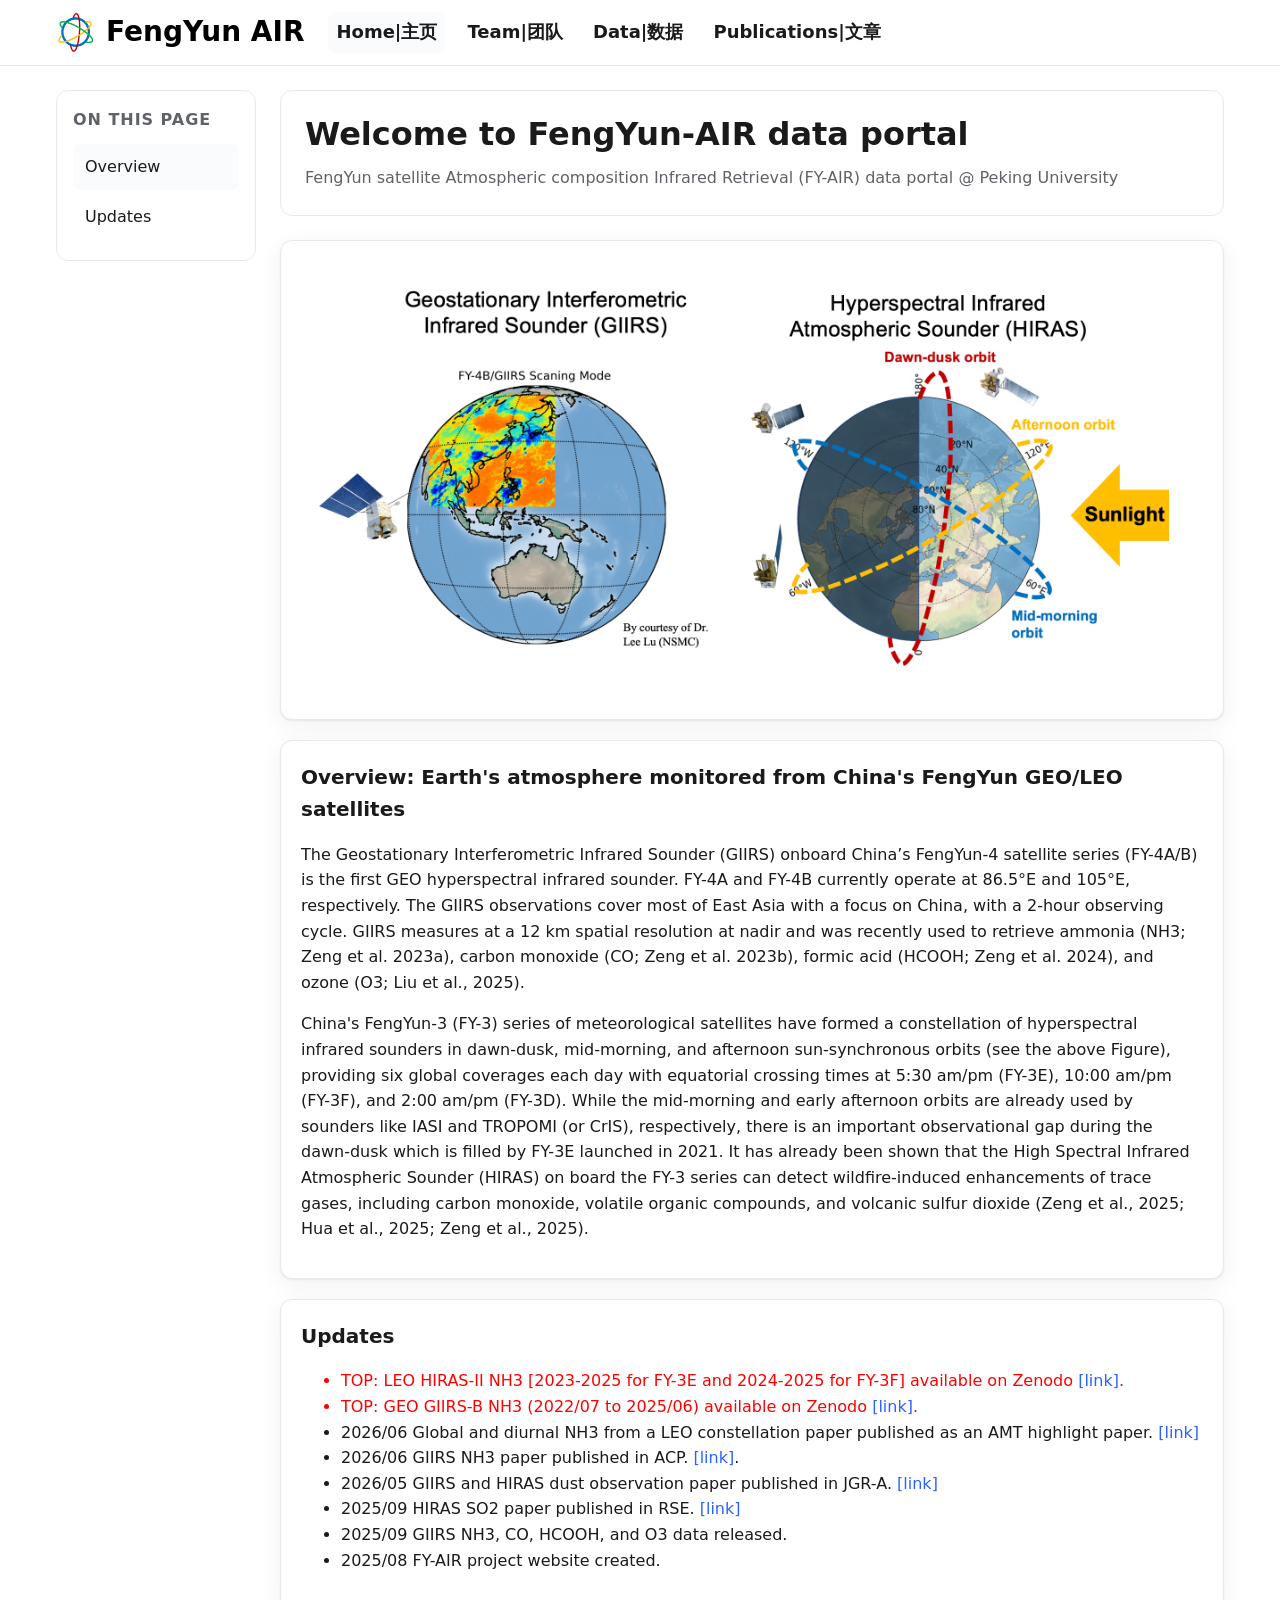
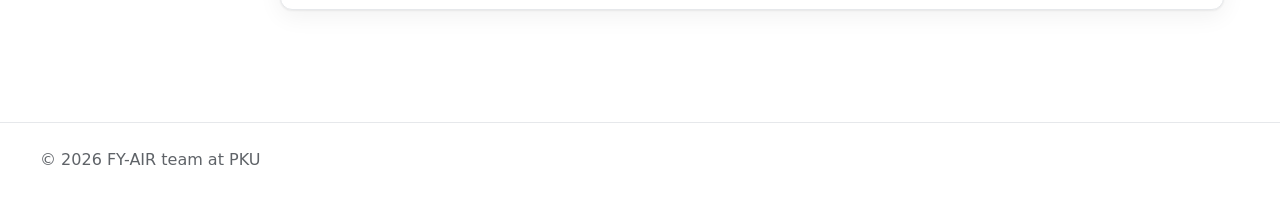
==== index.html @ 68c8fb63 "Update index.html" ====
<!doctype html>
<html lang="en">
<head>
  <meta charset="utf-8" />
  <meta name="viewport" content="width=device-width, initial-scale=1" />
  <title>FY-AIR</title>
  <meta name="description" content="FengYun satellite atmospheric composition" />
  <style>
    :root {
      --bg: #ffffff;
      --text: #1a1a1a;
      --muted: #5f6368;
      --border: #e6e8eb;
      --primary: #2962ff;
      --primary-ink: #1030a6;
      --nav-bg: #ffffff;
      --nav-blur: rgba(255,255,255,0.8);
      --code-bg: #f6f8fa;
      --card-bg: #fafbfc;
      --shadow: 0 1px 2px rgba(0,0,0,.06), 0 6px 24px rgba(0,0,0,.06);
      --radius: 12px;
      --sw: 1px;
      --content-max: 1200px;
      --sidebar-w: 200px;
    }

    *, *::before, *::after { box-sizing: border-box; }
    html, body { height: 100%; }
    body {
      margin: 0;
      font: 16px/1.6 system-ui, -apple-system, Segoe UI, Roboto, Ubuntu, Cantarell, Noto Sans, "Helvetica Neue", Arial;
      color: var(--text);
      background: var(--bg);
      -webkit-font-smoothing: antialiased;
      -moz-osx-font-smoothing: grayscale;
    }
    img { max-width: 100%; display: block; }
    a { color: var(--primary); text-decoration: none; }
    a:hover { text-decoration: underline; }
    code, pre { font-family: ui-monospace, SFMono-Regular, Menlo, Monaco, Consolas, "Liberation Mono", "Courier New", monospace; }

    .nav {
      position: sticky; top: 0; z-index: 50;
      backdrop-filter: saturate(1.2) blur(6px);
      background: var(--nav-blur);
      border-bottom: var(--sw) solid var(--border);
    }
    .nav .wrap {
      max-width: var(--content-max);
      margin: 0 auto;
      padding: 10px 16px;
      display: flex; align-items: center; gap: 16px;
    }
    .brand { display:flex; align-items:center; gap:10px; font-weight:700; font-size: 22px; }
    .brand .logo {
      position: relative;
      width: 28px;
      height: 28px;
    }
    .brand .logo span,
    .brand .logo::before,
    .brand .logo::after {
      content: '';
      position: absolute;
      border-radius: 50%;
      top: 50%;
      left: 50%;
      transform: translate(-50%, -50%);
      background: transparent;
      border: 2px solid;
    }
    .brand .logo span {
      width: 8px;
      height: 8px;
      border-color: blue;
      z-index: 3;
    }
    .brand .logo::before {
      width: 16px;
      height: 16px;
      border-color: green;
      z-index: 2;
    }
    .brand .logo::after {
      width: 24px;
      height: 24px;
      border-color: red;
      z-index: 1;
    }
    .brand-title {
      font-size: 28px;   /* larger than before (22px) */
      font-weight: 700;
      color: #000000;    /* pure black */
    }
    .navlinks { display:flex; gap:14px; margin-left: 8px; }
    .navlinks a { color: var(--text); padding:6px 8px; border-radius:8px; font-size: 18px; font-weight:600; }
    .navlinks a[aria-current="page"], .navlinks a:hover { background: var(--card-bg); text-decoration:none; }

    .spacer { flex: 1; }
    .menu-btn { display:none; margin-left:4px; border: var(--sw) solid var(--border); background:#fff; border-radius:8px; padding:8px 10px; }

    .layout {
      max-width: var(--content-max);
      margin: 0 auto; padding: 24px 16px 64px;
      display: grid; grid-template-columns: var(--sidebar-w) 1fr;
      gap: 24px;
    }

    .sidebar {
      position: sticky; top: 64px; align-self: start; border: var(--sw) solid var(--border); border-radius: var(--radius); padding: 16px; background: #fff;
      height: max-content;
    }
    .sidebar h3 { margin: 0 0 12px; font-size: 16px; font-weight: 700; text-transform: uppercase; letter-spacing: .06em; color: var(--muted); }
    .snav { list-style: none; padding: 0; margin: 0; }
    .snav li { margin: 4px 0; }
    .snav a { display: block; padding: 10px 12px; border-radius: 8px; color: var(--text); font-size: 16px; font-weight: 500; }
    .snav a.active, .snav a:hover { background: var(--card-bg); text-decoration: none; }

    .content { min-width: 0; }
    .hero {
      border: var(--sw) solid var(--border); border-radius: var(--radius); padding: 24px; background: #fff;
      display: grid; gap: 12px;
    }
    .hero h1 { font-size: 32px; line-height: 1.2; margin: 0; }
    .hero p { margin: 0; color: var(--muted); }
    .hero .cta { display: flex; flex-wrap: wrap; gap: 10px; margin-top: 6px; }
    .btn {
      display:inline-flex; align-items:center; gap:8px; padding:10px 14px; border-radius: 10px; border: var(--sw) solid var(--border); background:#fff;
      font-weight:600; text-decoration:none;
      box-shadow: var(--shadow);
    }
    .btn.primary { background: var(--primary); color:#fff; border-color: transparent; }
    .btn.primary:hover { filter: saturate(1.1) brightness(.98); }

    .three-boxes {
      margin-top: 24px;
      display: flex;
      flex-direction: column;
      gap: 20px;
    }
    .box {
      border: var(--sw) solid var(--border);
      border-radius: var(--radius);
      background: #fff;
      padding: 20px;
      box-shadow: var(--shadow);
    }
    .box h2 {
      margin-top: 0;
      font-size: 20px;
    }

    footer { border-top: var(--sw) solid var(--border); margin-top: 48px; padding: 24px 16px; color: var(--muted); }
    .footwrap { max-width: var(--content-max); margin: 0 auto; display: grid; gap: 12px; }

    @media (max-width: 1100px) {
      .layout { grid-template-columns: 1fr; }
      .sidebar { position: static; }
      .menu-btn { display:inline-flex; }
      .sidebar { display: none; }
      .sidebar.open { display: block; }
    }
  </style>
</head>
<body>
  <nav class="nav" aria-label="Main">
    <div class="wrap">
      <button class="menu-btn" aria-expanded="false" aria-controls="sidebar" id="menuToggle">☰ Menu</button>
      <a class="brand" href="#">
        <img src="img/logo.png" alt="FY-AIR logo" class="logo" style="width:40px;height:auto;" />
        <span class="brand-title">FengYun AIR</span>
      </a>
      <div class="navlinks" role="navigation" aria-label="Primary">
        <a href="index.html" aria-current="page">Home|主页</a>
        <a href="team.html">Team|团队</a>
        <a href="data.html">Data|数据</a>
        <a href="publications.html">Publications|文章</a>
      </div>
      <div class="spacer"></div>
    </div>
  </nav>

  <main class="layout">
    <aside class="sidebar" id="sidebar">
      <h3>On this page</h3>
      <ul class="snav">
        <li><a class="active" href="#">Overview</a></li>
        <li><a href="#updates">Updates</a></li>
      </ul>
    </aside>

    <section class="content">
      <div class="hero">
        <h1>Welcome to FengYun-AIR data portal</h1>
        <p>FengYun satellite Atmospheric composition Infrared Retrieval (FY-AIR) data portal @ Peking University</p>
      </div>

      <div class="three-boxes">
        <div class="box">
          <!-- <h2>Image</h2> -->
          <img src="img/GIIRS_HIRAS.png" alt="FengYun Hyperspctral Infrared Sounders" />
        </div>
        <div class="box" id="Overview">
          <!-- <h2>Introduction</h2> -->
          <h2>Overview: Earth's atmosphere monitored from China's FengYun GEO/LEO satellites</h2>
          <p>The Geostationary Interferometric Infrared Sounder (GIIRS) onboard China’s FengYun-4 satellite series (FY-4A/B) is the first GEO hyperspectral infrared sounder. FY-4A and FY-4B currently operate at 86.5°E and 105°E, respectively. The GIIRS observations cover most of East Asia with a focus on China, with a 2-hour observing cycle. GIIRS measures at a 12 km spatial resolution at nadir and was recently used to retrieve ammonia (NH3; Zeng et al. 2023a), carbon monoxide (CO; Zeng et al. 2023b), formic acid (HCOOH; Zeng et al. 2024), and ozone (O3; Liu et al., 2025).</p>
          <p>China's FengYun-3 (FY-3) series of meteorological satellites have formed a constellation of hyperspectral infrared sounders in dawn-dusk, mid-morning, and afternoon sun-synchronous orbits (see the above Figure), providing six global coverages each day with equatorial crossing times at 5:30 am/pm (FY-3E), 10:00 am/pm (FY-3F), and 2:00 am/pm (FY-3D). While the mid-morning and early afternoon orbits are already used by sounders like IASI and TROPOMI (or CrIS), respectively, there is an important observational gap during the dawn-dusk which is filled by FY-3E launched in 2021. It has already been shown that the High Spectral Infrared Atmospheric Sounder (HIRAS) on board the FY-3 series can detect wildfire-induced enhancements of trace gases, including carbon monoxide, volatile organic compounds, and volcanic sulfur dioxide (Zeng et al., 2025; Hua et al., 2025; Zeng et al., 2025).</p>
        </div>
        <div class="box" id="updates">
          <h2>Updates</h2>
          <ul>
            <li style="color:red;">TOP: LEO HIRAS-II NH3 [2023-2025 for FY-3E and 2024-2025 for FY-3F] available on Zenodo <a href="https://fengyunair.github.io/data.html#hirasnh3">[link]</a>.</li>
            <li style="color:red;">TOP: GEO GIIRS-B NH3 (2022/07 to 2025/06) available on Zenodo <a href="https://fengyunair.github.io/data.html#giirsnh3">[link]</a>.</li>
            <li>2026/06 Global and diurnal NH3 from a LEO constellation paper published as an AMT highlight paper. <a href="https://doi.org/10.5194/amt-19-4013-2026">[link]</a></li>
            <li>2026/06 GIIRS NH3 paper published in ACP. <a href="https://doi.org/10.5194/acp-26-7803-2026">[link]</a>.</li>
            <li>2026/05 GIIRS and HIRAS dust observation paper published in JGR-A. <a href="https://doi.org/10.1029/2025JD045990">[link]</a></li>
            <li>2025/09 HIRAS SO2 paper published in RSE. <a href="https://www.sciencedirect.com/science/article/abs/pii/S0034425725004614">[link]</a></li>
            <li>2025/09 GIIRS NH3, CO, HCOOH, and O3 data released.</li>
            <li>2025/08 FY-AIR project website created.</li>
          </ul>
        </div>
      </div>

<!--       <article class="doc" id="team">
        <h1>Team</h1>
        <p>Introduce your project team members here.</p>
      </article>

      <article class="doc" id="data">
        <h1>Data</h1>
        <p>Describe your datasets, sources, and data access instructions.</p>
      </article>

      <article class="doc" id="publications">
        <h1>Publications</h1>
        <p>List your related publications and research outputs here.</p>
      </article> -->
    </section>
  </main>

  <footer>
    <div class="footwrap">
      <div>© <span id="year"></span> FY-AIR team at PKU </div>
    </div>
  </footer>

  <script>
    const y = document.getElementById('year'); if (y) y.textContent = new Date().getFullYear();
    const btn = document.getElementById('menuToggle');
    const sidebar = document.getElementById('sidebar');
    if (btn && sidebar) {
      btn.addEventListener('click', () => {
        const open = sidebar.classList.toggle('open');
        btn.setAttribute('aria-expanded', open ? 'true' : 'false');
      });
    }
  </script>
</body>
</html>
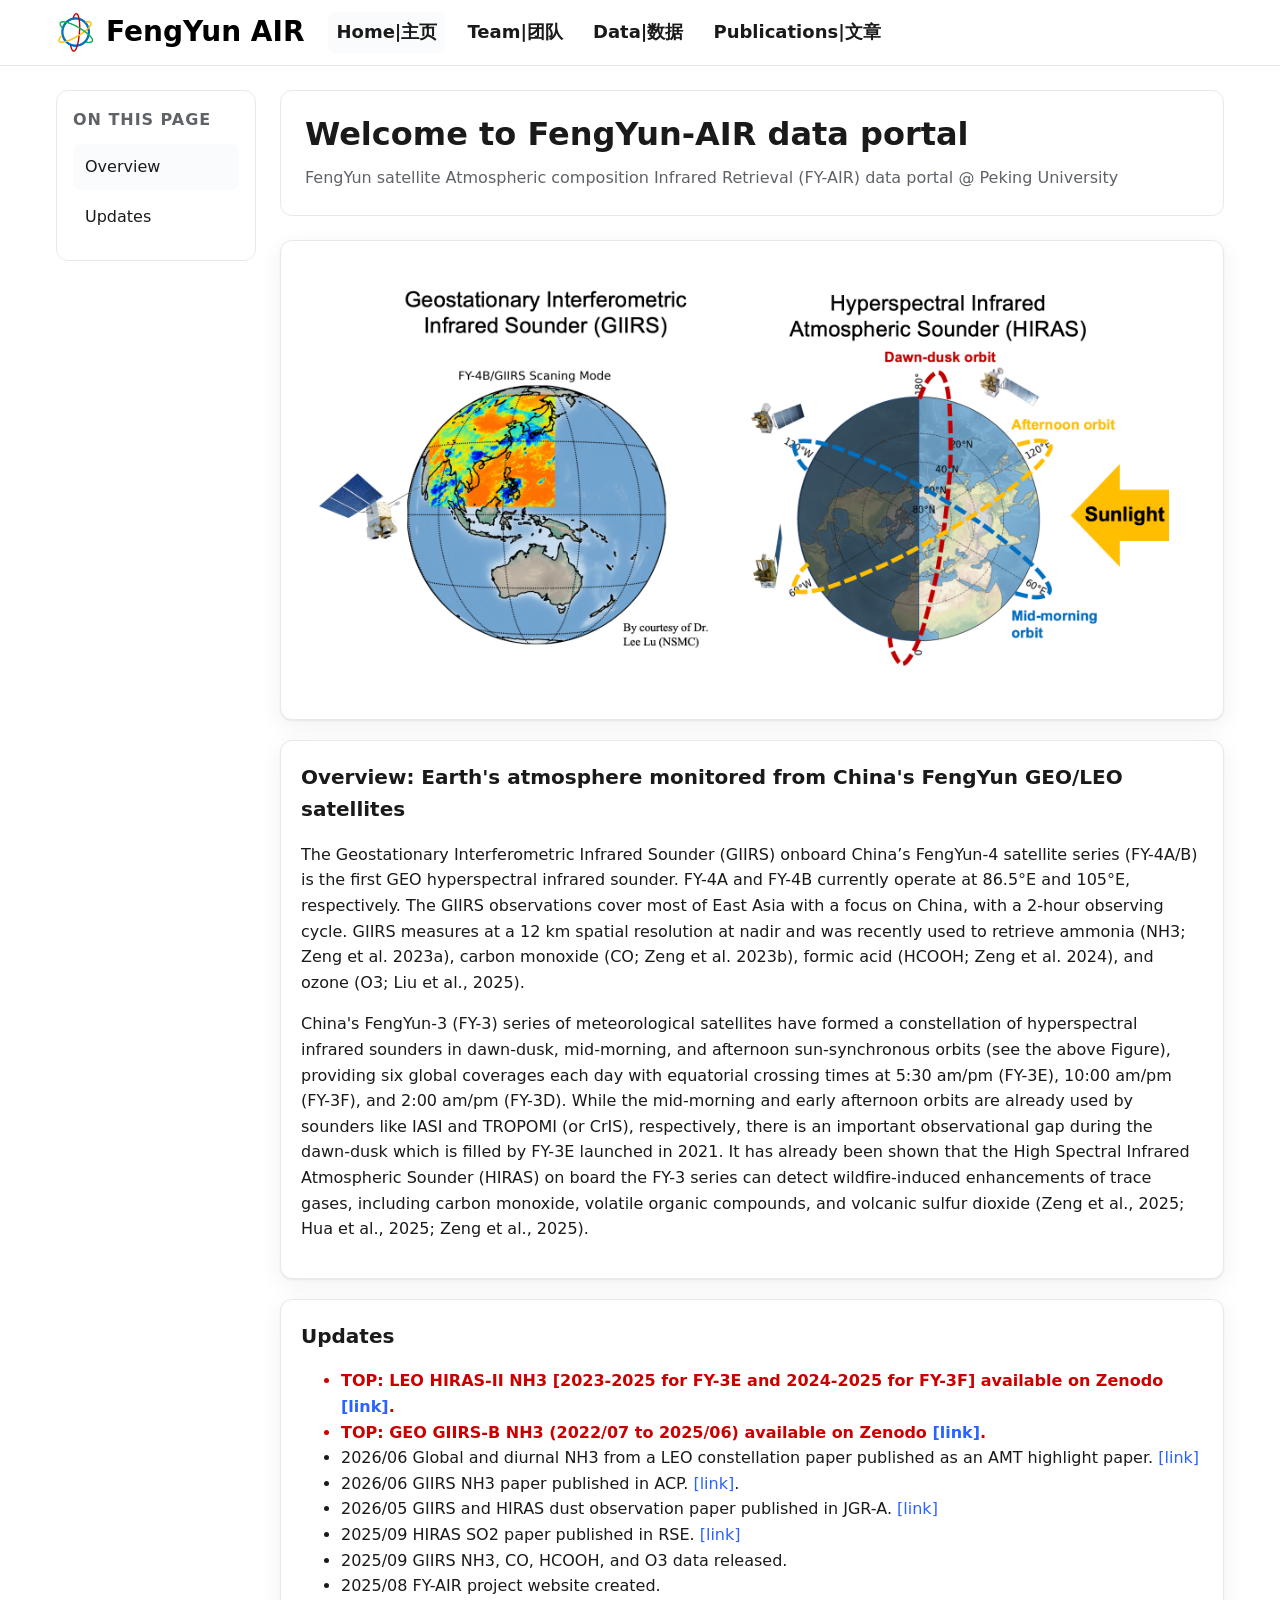
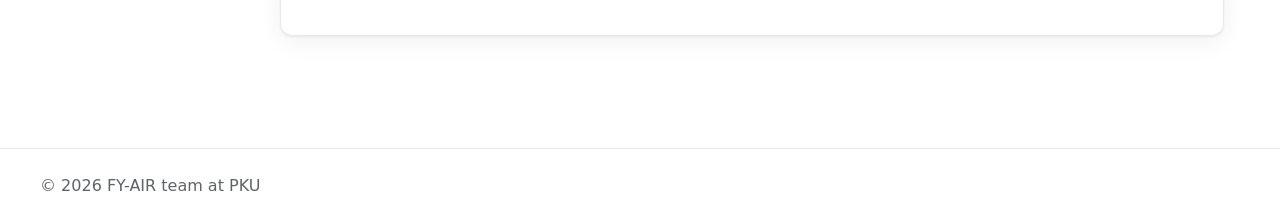
==== commit 0893bba7: "Update index.html" ====
--- a/index.html
+++ b/index.html
@@ -209,8 +209,8 @@
         <div class="box" id="updates">
           <h2>Updates</h2>
           <ul>
-            <li style="color:red;">TOP: LEO HIRAS-II NH3 [2023-2025 for FY-3E and 2024-2025 for FY-3F] available on Zenodo <a href="https://fengyunair.github.io/data.html#hirasnh3">[link]</a>.</li>
-            <li style="color:red;">TOP: GEO GIIRS-B NH3 (2022/07 to 2025/06) available on Zenodo <a href="https://fengyunair.github.io/data.html#giirsnh3">[link]</a>.</li>
+            <li style="color:#c00; font-weight:bold;">TOP: LEO HIRAS-II NH3 [2023-2025 for FY-3E and 2024-2025 for FY-3F] available on Zenodo <a href="https://fengyunair.github.io/data.html#hirasnh3">[link]</a>.</li>
+            <li style="color:#c00; font-weight:bold;">TOP: GEO GIIRS-B NH3 (2022/07 to 2025/06) available on Zenodo <a href="https://fengyunair.github.io/data.html#giirsnh3">[link]</a>.</li>
             <li>2026/06 Global and diurnal NH3 from a LEO constellation paper published as an AMT highlight paper. <a href="https://doi.org/10.5194/amt-19-4013-2026">[link]</a></li>
             <li>2026/06 GIIRS NH3 paper published in ACP. <a href="https://doi.org/10.5194/acp-26-7803-2026">[link]</a>.</li>
             <li>2026/05 GIIRS and HIRAS dust observation paper published in JGR-A. <a href="https://doi.org/10.1029/2025JD045990">[link]</a></li>
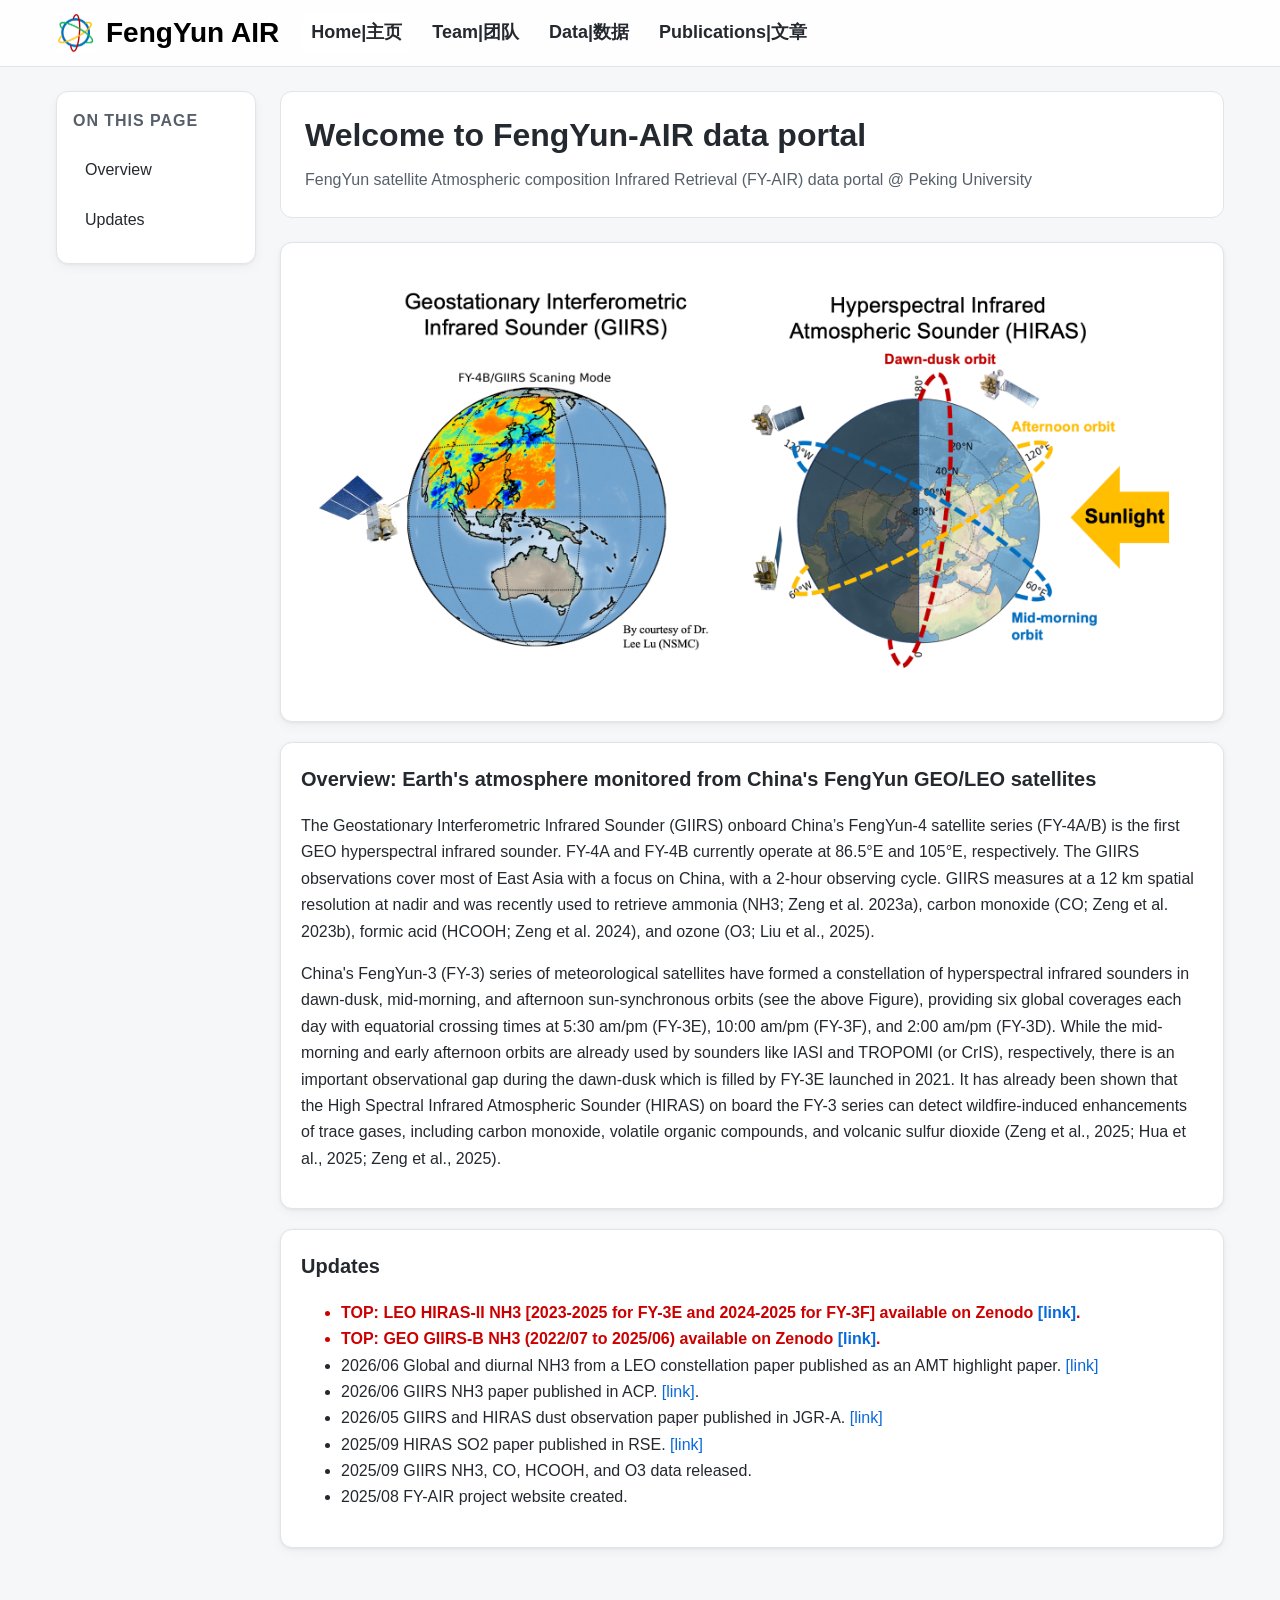
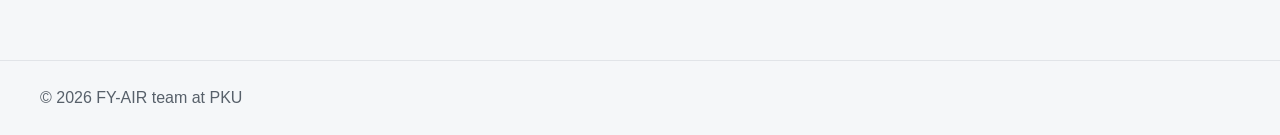
==== commit 45cd0cd0: "Update index.html" ====
--- a/index.html
+++ b/index.html
@@ -5,30 +5,29 @@
   <meta name="viewport" content="width=device-width, initial-scale=1" />
   <title>FY-AIR</title>
   <meta name="description" content="FengYun satellite atmospheric composition" />
-  <style>
+    <style>
     :root {
-      --bg: #ffffff;
-      --text: #1a1a1a;
-      --muted: #5f6368;
-      --border: #e6e8eb;
-      --primary: #2962ff;
-      --primary-ink: #1030a6;
+      --bg: #f5f7f9;
+      --text: #24292f;
+      --muted: #57606a;
+      --border: #e1e4e8;
+      --primary: #0969da;
+      --primary-ink: #0550ae;
       --nav-bg: #ffffff;
-      --nav-blur: rgba(255,255,255,0.8);
+      --nav-blur: rgba(255,255,255,0.85);
       --code-bg: #f6f8fa;
-      --card-bg: #fafbfc;
-      --shadow: 0 1px 2px rgba(0,0,0,.06), 0 6px 24px rgba(0,0,0,.06);
+      --card-bg: #ffffff;
+      --shadow: 0 1px 3px rgba(0,0,0,0.06), 0 4px 12px rgba(0,0,0,0.04);
       --radius: 12px;
       --sw: 1px;
       --content-max: 1200px;
       --sidebar-w: 200px;
     }
-
     *, *::before, *::after { box-sizing: border-box; }
     html, body { height: 100%; }
     body {
       margin: 0;
-      font: 16px/1.6 system-ui, -apple-system, Segoe UI, Roboto, Ubuntu, Cantarell, Noto Sans, "Helvetica Neue", Arial;
+      font: 16px/1.65 -apple-system, BlinkMacSystemFont, "Segoe UI", Roboto, Inter, Helvetica, Arial, sans-serif;
       color: var(--text);
       background: var(--bg);
       -webkit-font-smoothing: antialiased;
@@ -38,7 +37,6 @@
     a { color: var(--primary); text-decoration: none; }
     a:hover { text-decoration: underline; }
     code, pre { font-family: ui-monospace, SFMono-Regular, Menlo, Monaco, Consolas, "Liberation Mono", "Courier New", monospace; }
-
     .nav {
       position: sticky; top: 0; z-index: 50;
       backdrop-filter: saturate(1.2) blur(6px);
@@ -88,38 +86,40 @@
       z-index: 1;
     }
     .brand-title {
-      font-size: 28px;   /* larger than before (22px) */
+      font-size: 28px;
       font-weight: 700;
-      color: #000000;    /* pure black */
+      color: #000000;
     }
     .navlinks { display:flex; gap:14px; margin-left: 8px; }
     .navlinks a { color: var(--text); padding:6px 8px; border-radius:8px; font-size: 18px; font-weight:600; }
     .navlinks a[aria-current="page"], .navlinks a:hover { background: var(--card-bg); text-decoration:none; }
-
     .spacer { flex: 1; }
     .menu-btn { display:none; margin-left:4px; border: var(--sw) solid var(--border); background:#fff; border-radius:8px; padding:8px 10px; }
-
     .layout {
       max-width: var(--content-max);
       margin: 0 auto; padding: 24px 16px 64px;
       display: grid; grid-template-columns: var(--sidebar-w) 1fr;
       gap: 24px;
     }
-
     .sidebar {
       position: sticky; top: 64px; align-self: start; border: var(--sw) solid var(--border); border-radius: var(--radius); padding: 16px; background: #fff;
       height: max-content;
+      box-shadow: var(--shadow);
     }
     .sidebar h3 { margin: 0 0 12px; font-size: 16px; font-weight: 700; text-transform: uppercase; letter-spacing: .06em; color: var(--muted); }
     .snav { list-style: none; padding: 0; margin: 0; }
     .snav li { margin: 4px 0; }
     .snav a { display: block; padding: 10px 12px; border-radius: 8px; color: var(--text); font-size: 16px; font-weight: 500; }
     .snav a.active, .snav a:hover { background: var(--card-bg); text-decoration: none; }
-
     .content { min-width: 0; }
     .hero {
       border: var(--sw) solid var(--border); border-radius: var(--radius); padding: 24px; background: #fff;
       display: grid; gap: 12px;
+      transition: transform 0.2s ease, box-shadow 0.2s ease;
+    }
+    .hero:hover {
+      transform: translateY(-2px);
+      box-shadow: 0 2px 6px rgba(0,0,0,0.08),0 8px 16px rgba(0,0,0,0.06);
     }
     .hero h1 { font-size: 32px; line-height: 1.2; margin: 0; }
     .hero p { margin: 0; color: var(--muted); }
@@ -131,7 +131,6 @@
     }
     .btn.primary { background: var(--primary); color:#fff; border-color: transparent; }
     .btn.primary:hover { filter: saturate(1.1) brightness(.98); }
-
     .three-boxes {
       margin-top: 24px;
       display: flex;
@@ -144,15 +143,18 @@
       background: #fff;
       padding: 20px;
       box-shadow: var(--shadow);
+      transition: transform 0.2s ease, box-shadow 0.2s ease;
+    }
+    .box:hover {
+      transform: translateY(-2px);
+      box-shadow: 0 2px 6px rgba(0,0,0,0.08),0 8px 16px rgba(0,0,0,0.06);
     }
     .box h2 {
       margin-top: 0;
       font-size: 20px;
     }
-
     footer { border-top: var(--sw) solid var(--border); margin-top: 48px; padding: 24px 16px; color: var(--muted); }
     .footwrap { max-width: var(--content-max); margin: 0 auto; display: grid; gap: 12px; }
-
     @media (max-width: 1100px) {
       .layout { grid-template-columns: 1fr; }
       .sidebar { position: static; }
@@ -160,7 +162,8 @@
       .sidebar { display: none; }
       .sidebar.open { display: block; }
     }
-  </style>
+    </style>
+
 </head>
 <body>
   <nav class="nav" aria-label="Main">
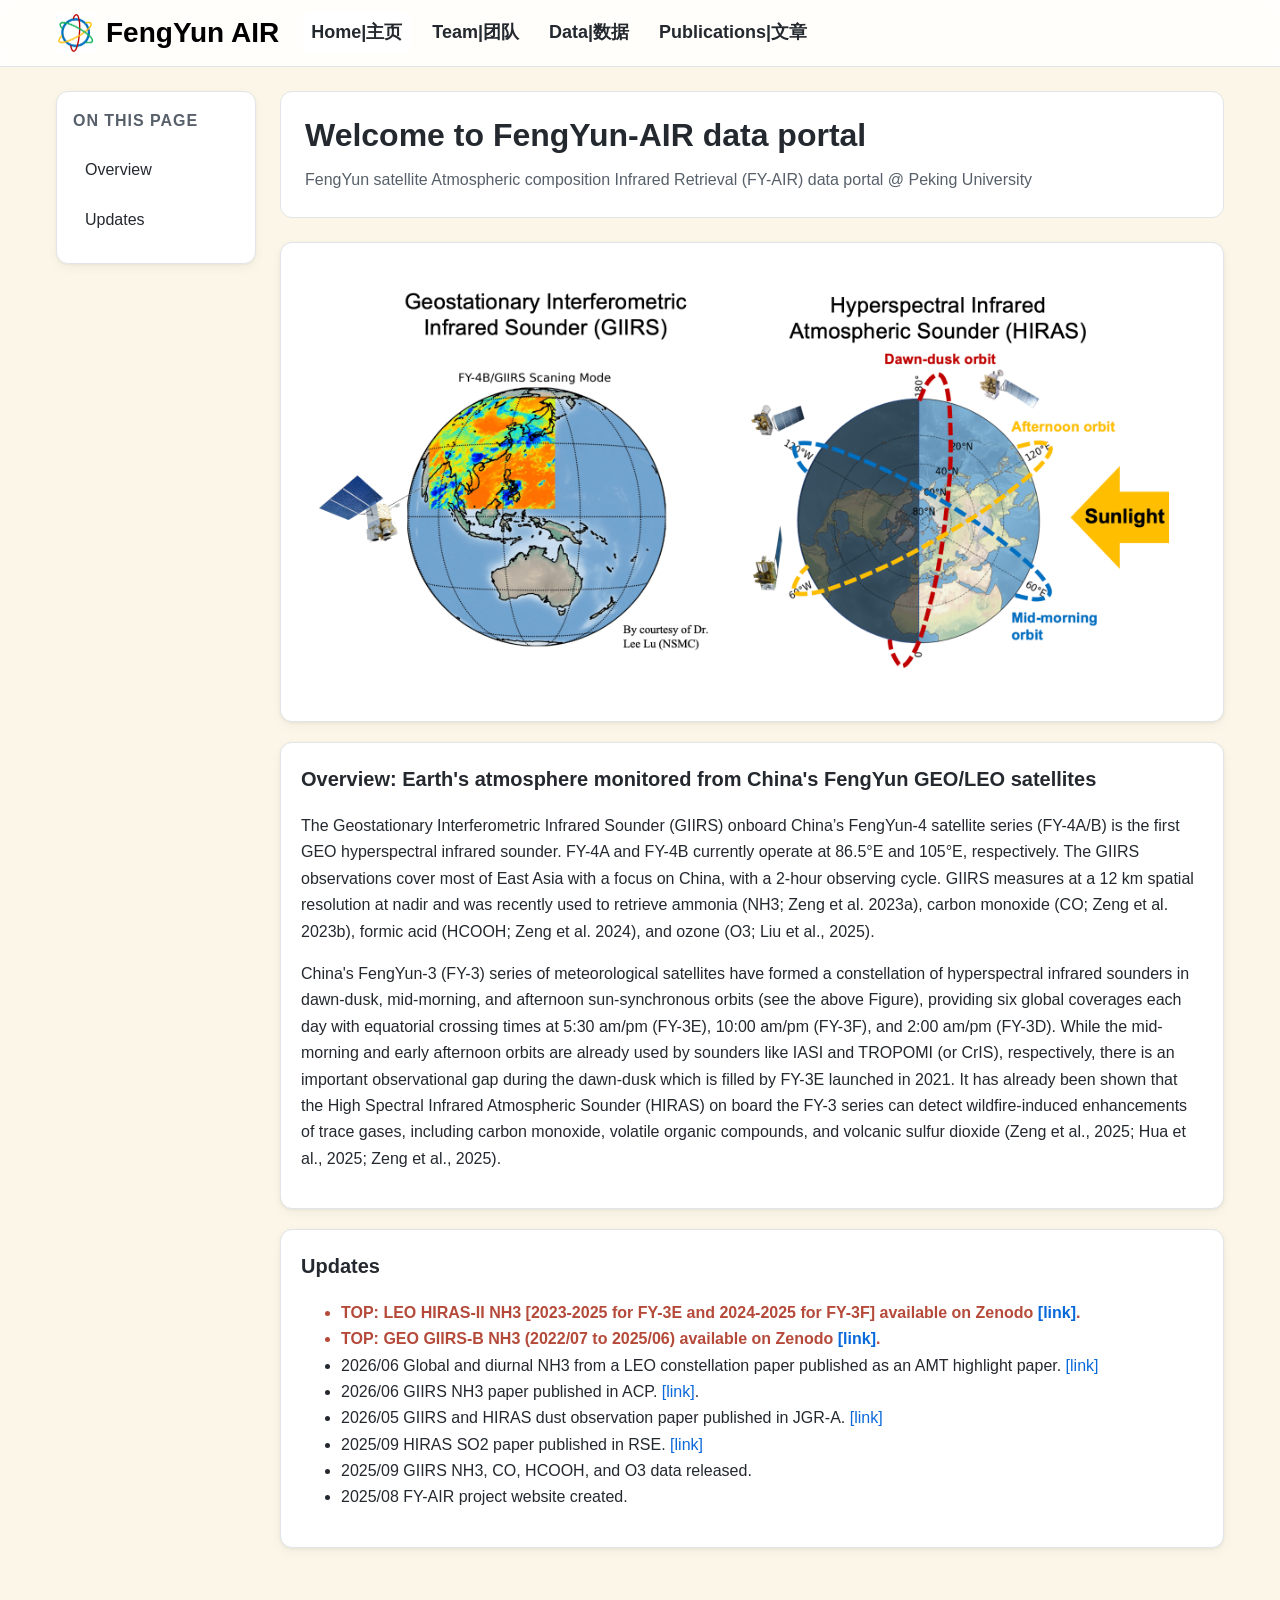
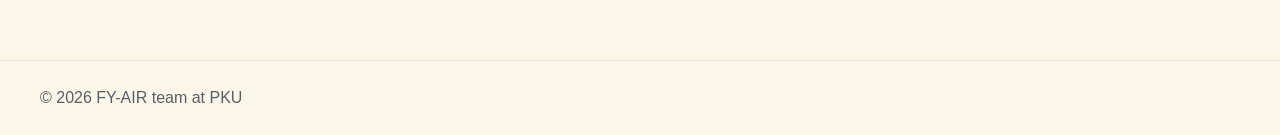
==== commit 990374ba: "Update index.html" ====
--- a/index.html
+++ b/index.html
@@ -7,7 +7,7 @@
   <meta name="description" content="FengYun satellite atmospheric composition" />
     <style>
     :root {
-      --bg: #f5f7f9;
+      --bg: #fbf6e7;
       --text: #24292f;
       --muted: #57606a;
       --border: #e1e4e8;
@@ -212,8 +212,8 @@
         <div class="box" id="updates">
           <h2>Updates</h2>
           <ul>
-            <li style="color:#c00; font-weight:bold;">TOP: LEO HIRAS-II NH3 [2023-2025 for FY-3E and 2024-2025 for FY-3F] available on Zenodo <a href="https://fengyunair.github.io/data.html#hirasnh3">[link]</a>.</li>
-            <li style="color:#c00; font-weight:bold;">TOP: GEO GIIRS-B NH3 (2022/07 to 2025/06) available on Zenodo <a href="https://fengyunair.github.io/data.html#giirsnh3">[link]</a>.</li>
+            <li style="color:#b54a3a; font-weight:bold;">TOP: LEO HIRAS-II NH3 [2023-2025 for FY-3E and 2024-2025 for FY-3F] available on Zenodo <a href="https://fengyunair.github.io/data.html#hirasnh3">[link]</a>.</li>
+            <li style="color:#b54a3a; font-weight:bold;">TOP: GEO GIIRS-B NH3 (2022/07 to 2025/06) available on Zenodo <a href="https://fengyunair.github.io/data.html#giirsnh3">[link]</a>.</li>
             <li>2026/06 Global and diurnal NH3 from a LEO constellation paper published as an AMT highlight paper. <a href="https://doi.org/10.5194/amt-19-4013-2026">[link]</a></li>
             <li>2026/06 GIIRS NH3 paper published in ACP. <a href="https://doi.org/10.5194/acp-26-7803-2026">[link]</a>.</li>
             <li>2026/05 GIIRS and HIRAS dust observation paper published in JGR-A. <a href="https://doi.org/10.1029/2025JD045990">[link]</a></li>
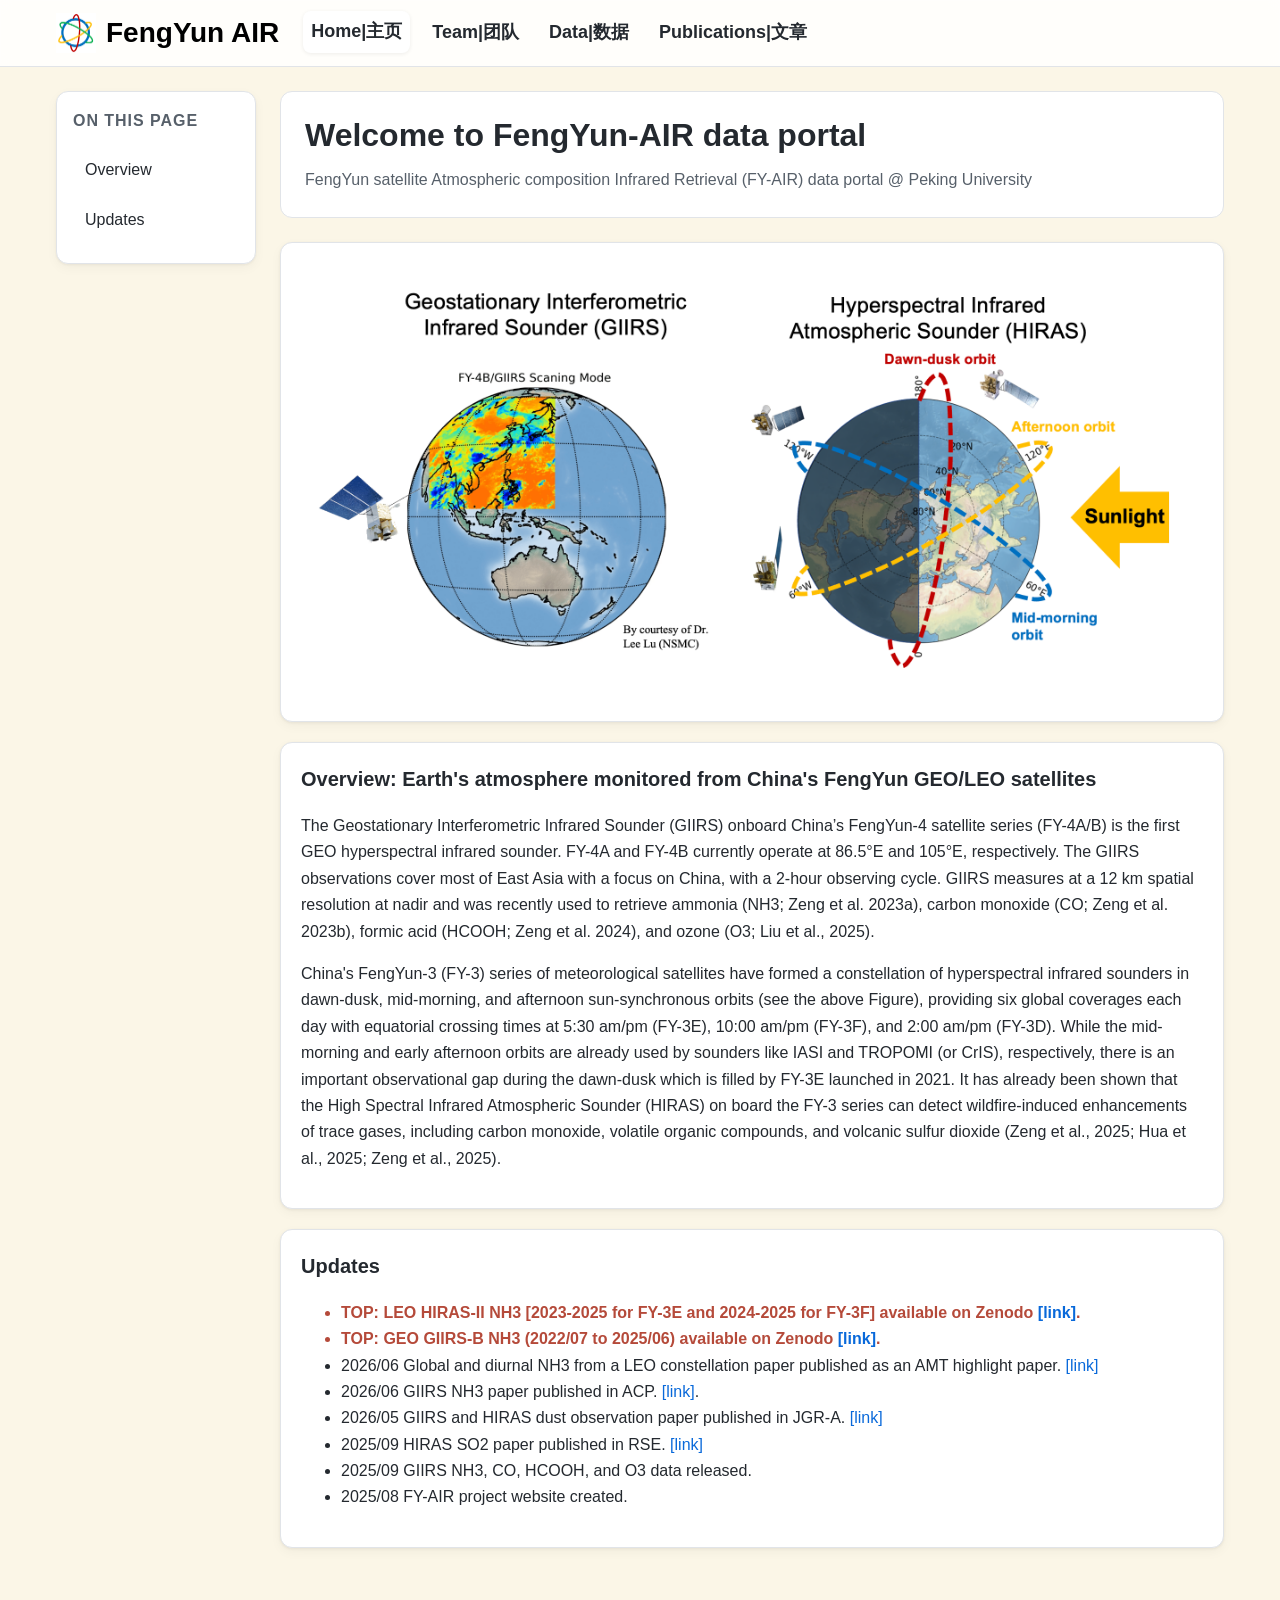
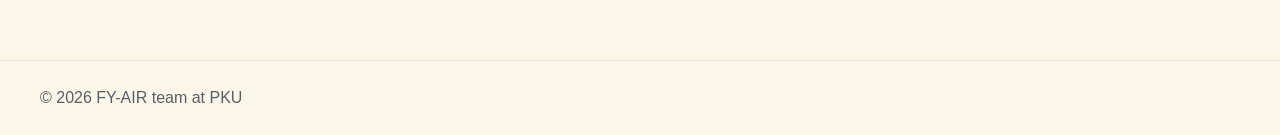
==== commit d902b1f5: "Update index.html" ====
--- a/index.html
+++ b/index.html
@@ -91,8 +91,21 @@
       color: #000000;
     }
     .navlinks { display:flex; gap:14px; margin-left: 8px; }
-    .navlinks a { color: var(--text); padding:6px 8px; border-radius:8px; font-size: 18px; font-weight:600; }
-    .navlinks a[aria-current="page"], .navlinks a:hover { background: var(--card-bg); text-decoration:none; }
+    .navlinks a {
+      color: var(--text);
+      padding:6px 8px;
+      border-radius:8px;
+      font-size: 18px;
+      font-weight:600;
+      transition: all 0.22s ease; /* 平滑动画 */
+    }
+    .navlinks a[aria-current="page"],
+    .navlinks a:hover {
+      background: var(--card-bg);
+      text-decoration:none;
+      box-shadow: 0 1px 4px rgba(0,0,0,0.07); /* 微弱悬浮阴影 */
+      transform: translateY(-1px); /* 轻微上浮 */
+    }
     .spacer { flex: 1; }
     .menu-btn { display:none; margin-left:4px; border: var(--sw) solid var(--border); background:#fff; border-radius:8px; padding:8px 10px; }
     .layout {
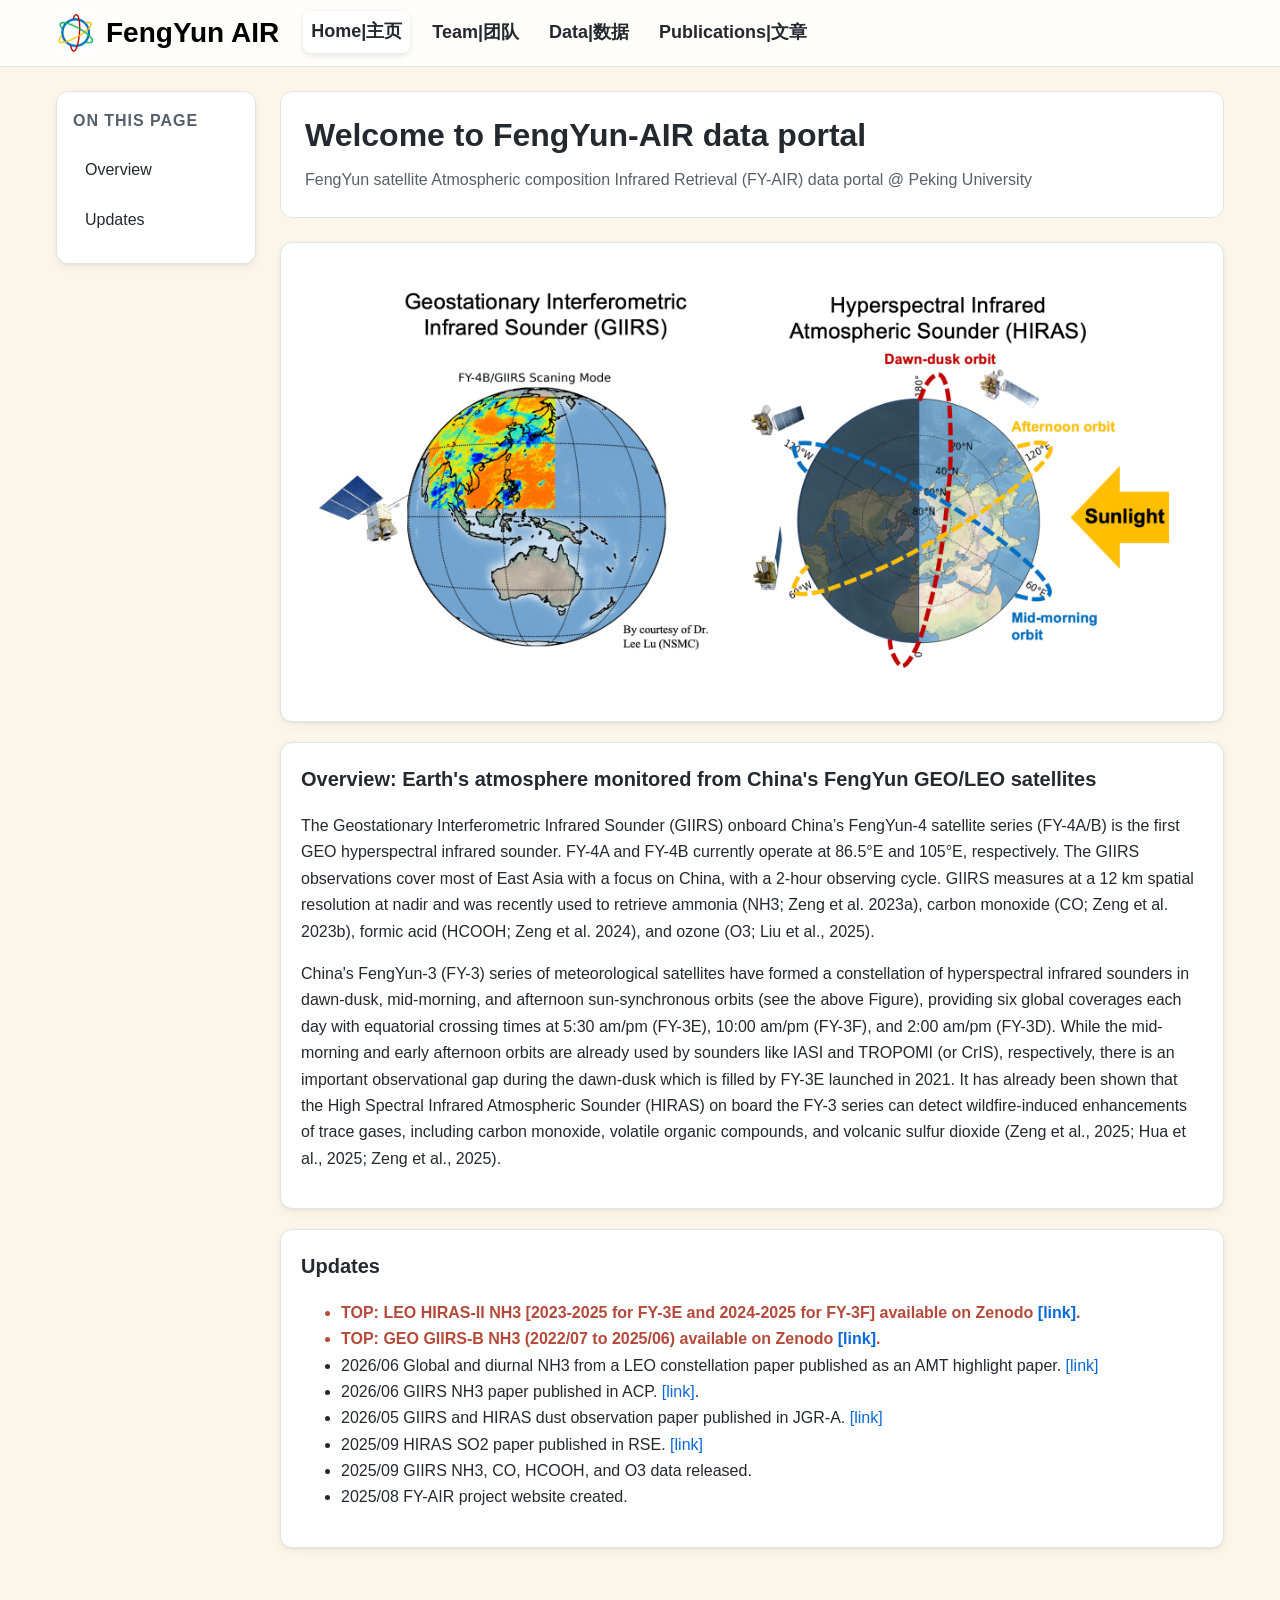
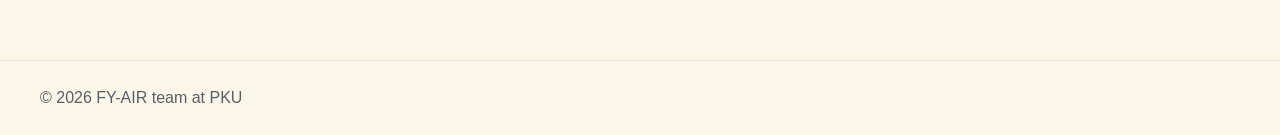
==== commit 5e5db7e9: "Update index.html" ====
--- a/index.html
+++ b/index.html
@@ -103,7 +103,7 @@
     .navlinks a:hover {
       background: var(--card-bg);
       text-decoration:none;
-      box-shadow: 0 1px 4px rgba(0,0,0,0.07); /* 微弱悬浮阴影 */
+      box-shadow: 0 2px 6px rgba(0,0,0,0.11); /* 加深阴影 */
       transform: translateY(-1px); /* 轻微上浮 */
     }
     .spacer { flex: 1; }
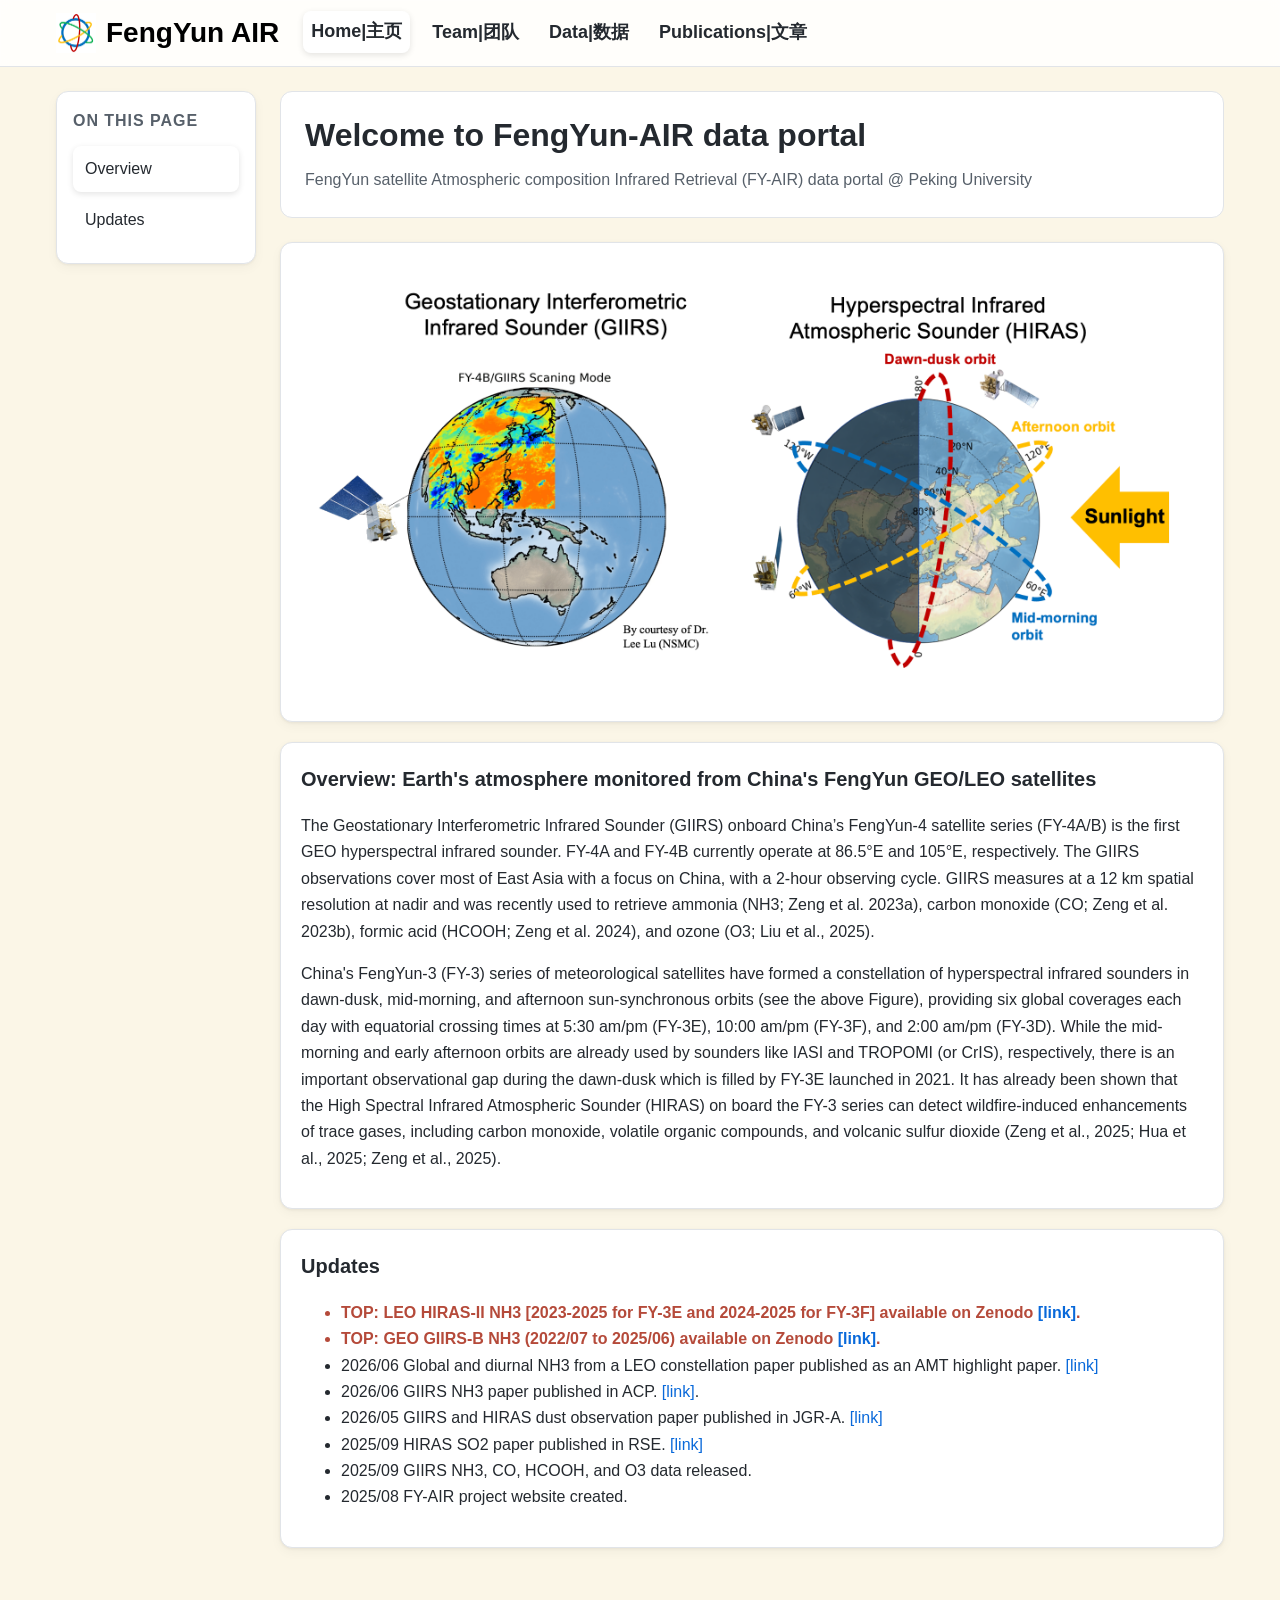
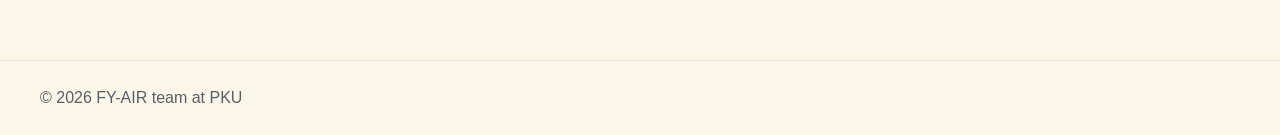
==== commit c9ab1a43: "Update index.html" ====
--- a/index.html
+++ b/index.html
@@ -122,8 +122,22 @@
     .sidebar h3 { margin: 0 0 12px; font-size: 16px; font-weight: 700; text-transform: uppercase; letter-spacing: .06em; color: var(--muted); }
     .snav { list-style: none; padding: 0; margin: 0; }
     .snav li { margin: 4px 0; }
-    .snav a { display: block; padding: 10px 12px; border-radius: 8px; color: var(--text); font-size: 16px; font-weight: 500; }
-    .snav a.active, .snav a:hover { background: var(--card-bg); text-decoration: none; }
+    .snav a {
+      display: block;
+      padding: 10px 12px;
+      border-radius: 8px;
+      color: var(--text);
+      font-size: 16px;
+      font-weight: 500;
+      transition: all 0.22s ease;
+    }
+    .snav a.active,
+    .snav a:hover {
+      background: var(--card-bg);
+      text-decoration: none;
+      box-shadow: 0 2px 6px rgba(0,0,0,0.11);
+      transform: translateY(-1px);
+    }
     .content { min-width: 0; }
     .hero {
       border: var(--sw) solid var(--border); border-radius: var(--radius); padding: 24px; background: #fff;
